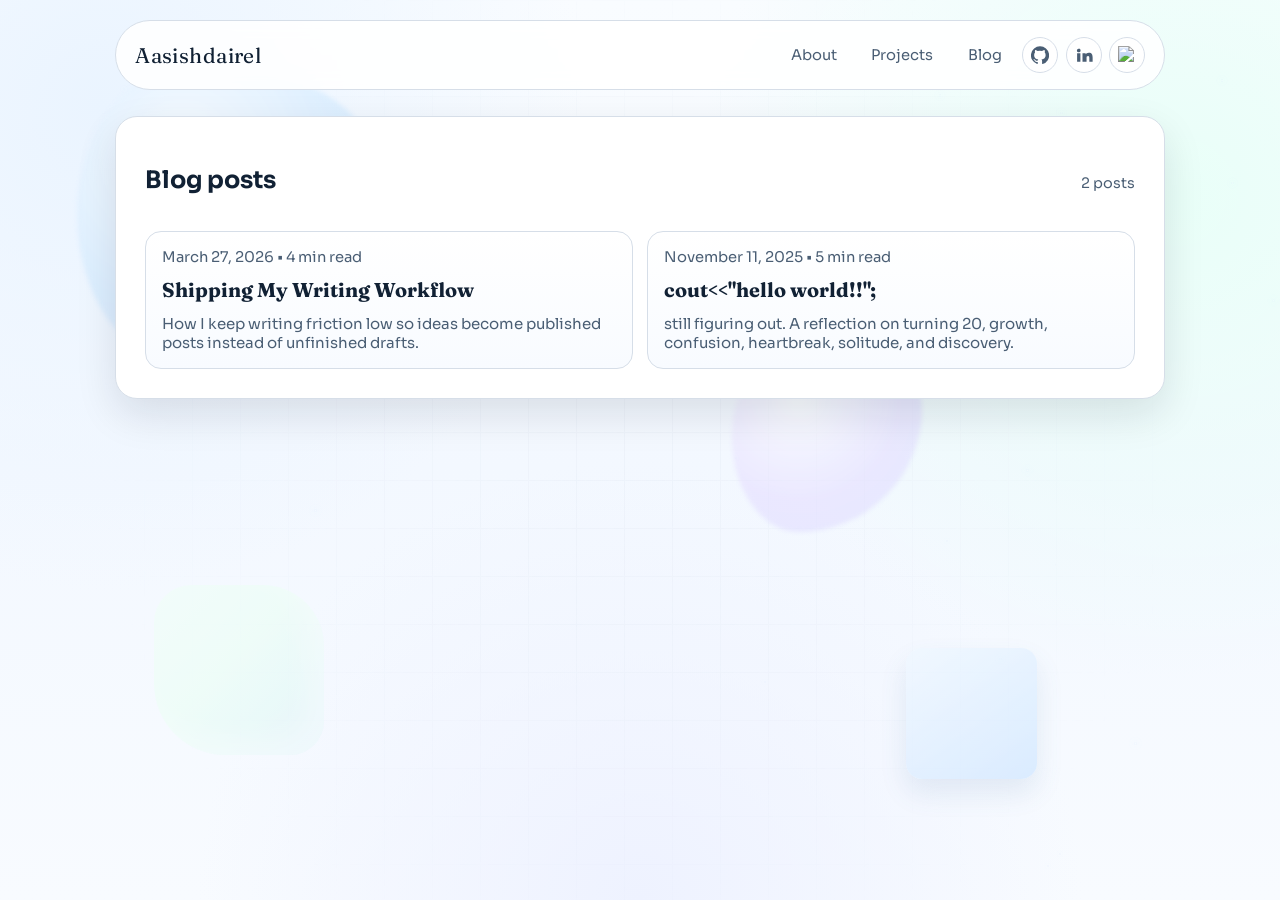
==== blog.html @ b666dc1e "Initial portfolio and blog website" ====
<!doctype html>
<html lang="en">
  <head>
    <meta charset="UTF-8" />
    <meta name="viewport" content="width=device-width, initial-scale=1.0" />
    <title>Blog | Aasishdairel</title>
    <meta
      name="description"
      content="Blog posts by Aasishdairel."
    />
    <link rel="preconnect" href="https://fonts.googleapis.com" />
    <link rel="preconnect" href="https://fonts.gstatic.com" crossorigin />
    <link
      href="https://fonts.googleapis.com/css2?family=Fraunces:opsz,wght@9..144,500;9..144,700&family=Sora:wght@400;500;600&display=swap"
      rel="stylesheet"
    />
    <link rel="icon" type="image/svg+xml" href="assets/favicon.svg" />
    <link rel="stylesheet" href="assets/styles.css" />
  </head>
  <body>
    <div class="bg-grid" aria-hidden="true"></div>

    <header class="site-header">
      <a class="brand" href="index.html">Aasishdairel</a>
      <div class="header-actions">
        <nav class="top-nav" aria-label="Main navigation">
          <a href="index.html#about">About</a>
          <a href="projects.html" target="_blank" rel="noopener noreferrer">Projects</a>
          <a href="blog.html">Blog</a>
        </nav>
        <div class="profile-links" aria-label="Social profiles">
          <a
            class="icon-link"
            href="https://github.com/AasishDairelSahayaGrinspan"
            target="_blank"
            rel="noopener noreferrer"
            aria-label="GitHub profile"
            title="GitHub"
          >
            <svg viewBox="0 0 24 24" aria-hidden="true">
              <path d="M12 0.5a12 12 0 0 0-3.8 23.4c0.6 0.1 0.8-0.3 0.8-0.6v-2.1c-3.4 0.7-4.1-1.4-4.1-1.4-0.5-1.4-1.3-1.8-1.3-1.8-1.1-0.8 0.1-0.8 0.1-0.8 1.2 0.1 1.8 1.2 1.8 1.2 1.1 1.8 2.8 1.3 3.5 1 0.1-0.8 0.4-1.3 0.7-1.6-2.7-0.3-5.5-1.3-5.5-5.9 0-1.3 0.5-2.4 1.2-3.2-0.1-0.3-0.5-1.6 0.1-3.2 0 0 1-0.3 3.3 1.2a11.3 11.3 0 0 1 6 0c2.3-1.5 3.3-1.2 3.3-1.2 0.7 1.7 0.3 2.9 0.2 3.2 0.8 0.9 1.2 2 1.2 3.2 0 4.6-2.8 5.6-5.5 5.9 0.4 0.4 0.8 1.1 0.8 2.3v3.3c0 0.3 0.2 0.7 0.8 0.6A12 12 0 0 0 12 0.5z"/>
            </svg>
          </a>
          <a
            class="icon-link"
            href="https://linkedin.com/in/aasishdairel"
            target="_blank"
            rel="noopener noreferrer"
            aria-label="LinkedIn profile"
            title="LinkedIn"
          >
            <svg viewBox="0 0 24 24" aria-hidden="true">
              <path d="M4.98 3.5A2.49 2.49 0 1 0 5 8.48 2.49 2.49 0 0 0 4.98 3.5zM2.8 9.5h4.4V21H2.8V9.5zm7.2 0h4.2v1.6h0.1c0.6-1.1 2-2.2 4.1-2.2 4.3 0 5.1 2.8 5.1 6.4V21h-4.4v-5c0-1.2 0-2.8-1.7-2.8s-2 1.3-2 2.7V21H10V9.5z"/>
            </svg>
          </a>
          <a
            class="icon-link"
            href="https://leetcode.com/u/AasishDairel/"
            target="_blank"
            rel="noopener noreferrer"
            aria-label="LeetCode profile"
            title="LeetCode"
          >
            <img src="https://cdn.simpleicons.org/leetcode/112134" alt="LeetCode logo" loading="lazy" />
          </a>
        </div>
      </div>
    </header>

    <main class="page shell">
      <section class="post-list-section reveal" aria-labelledby="latest-posts-title">
        <div class="section-title-row">
          <h1 id="latest-posts-title">Blog posts</h1>
          <span id="post-count" class="post-count"></span>
        </div>

        <div id="post-list" class="post-list" aria-live="polite"></div>
      </section>
    </main>

    <script src="assets/effects.js" defer></script>
    <script src="assets/blog.js" defer></script>
  </body>
</html>
---- assets/styles.css ----
:root {
  --bg: #ffffff;
  --bg-soft: #f7f9fc;
  --ink: #112134;
  --ink-soft: #4a5e74;
  --accent: #006d77;
  --accent-2: #f28f3b;
  --line: #d6dee8;
  --card: #ffffff;
  --shadow: 0 16px 42px rgba(9, 22, 39, 0.11);
  --radius: 22px;
}

* {
  box-sizing: border-box;
}

html,
body {
  margin: 0;
  min-height: 100%;
}

body {
  font-family: "Sora", sans-serif;
  color: var(--ink);
  background: radial-gradient(circle at 8% 12%, #eaf4ff 0%, transparent 34%),
    radial-gradient(circle at 92% 22%, #e9fff8 0%, transparent 35%),
    radial-gradient(circle at 50% 100%, #eef2ff 0%, transparent 40%),
    linear-gradient(180deg, #f9fcff 0%, #f3f8ff 52%, #f8fbff 100%);
  overflow-x: hidden;
}

.bg-grid {
  position: fixed;
  inset: 0;
  background-image: linear-gradient(var(--line) 1px, transparent 1px),
    linear-gradient(90deg, var(--line) 1px, transparent 1px);
  background-size: 48px 48px;
  opacity: 0.2;
  mask-image: radial-gradient(circle at center, black, transparent 70%);
  pointer-events: none;
  z-index: -3;
}

.bg-stars {
  position: fixed;
  inset: 0;
  pointer-events: none;
  z-index: -2;
}

.bg-star {
  position: absolute;
  width: var(--star-size);
  height: var(--star-size);
  border-radius: 50%;
  background: radial-gradient(circle, #ffffff 0%, #d8ebff 65%, transparent 100%);
  box-shadow: 0 0 6px rgba(200, 226, 255, 0.7), 0 0 10px rgba(162, 208, 255, 0.38);
  opacity: 0.2;
  animation: star-twinkle var(--star-duration) ease-in-out infinite;
  animation-delay: var(--star-delay);
}

@keyframes star-twinkle {
  0%,
  100% {
    opacity: 0.14;
    transform: scale(0.9);
  }
  50% {
    opacity: 0.85;
    transform: scale(1.5);
  }
}

.bg-3d-scene {
  position: fixed;
  inset: 0;
  pointer-events: none;
  perspective: 1200px;
  transform-style: preserve-3d;
  z-index: -1;
  transition: transform 220ms ease-out;
  will-change: transform;
}

.bg-shape {
  position: absolute;
  width: var(--shape-size);
  height: var(--shape-size);
  opacity: 0.56;
  --shape-rotation: 0deg;
  animation: shape-drift var(--shape-duration) ease-in-out infinite;
  animation-delay: var(--shape-delay);
}

.bg-orb {
  border-radius: 40% 60% 65% 35% / 50% 35% 65% 50%;
  background: radial-gradient(circle at 35% 30%, #ffffff 0%, var(--shape-color) 55%, color-mix(in srgb, var(--shape-color), #b8d7ff 30%) 100%);
  filter: blur(2px);
}

.bg-prism {
  background: linear-gradient(135deg, color-mix(in srgb, var(--shape-color), #ffffff 35%) 0%, var(--shape-color) 45%, color-mix(in srgb, var(--shape-color), #9cc3ff 22%) 100%);
  border-radius: 22% 36% 20% 42%;
  box-shadow: inset -18px -16px 28px rgba(255, 255, 255, 0.45);
  --shape-rotation: 18deg;
}

.bg-ring {
  border-radius: 50%;
  border: 20px solid color-mix(in srgb, var(--shape-color), #ffffff 22%);
  background: radial-gradient(circle, transparent 42%, color-mix(in srgb, var(--shape-color), #ffffff 55%) 58%, transparent 64%);
  opacity: 0.42;
}

.bg-diamond {
  width: calc(var(--shape-size) * 0.82);
  height: calc(var(--shape-size) * 0.82);
  --shape-rotation: 45deg;
  border-radius: 16px;
  background: linear-gradient(145deg, color-mix(in srgb, var(--shape-color), #ffffff 58%) 0%, color-mix(in srgb, var(--shape-color), #8cb9ff 26%) 100%);
  box-shadow: 0 14px 28px rgba(76, 118, 166, 0.22);
}

@keyframes shape-drift {
  0% {
    transform: translate3d(0, 0, -30px) rotate(var(--shape-rotation));
  }
  50% {
    transform: translate3d(0, -22px, 36px) rotate(calc(var(--shape-rotation) + 14deg));
  }
  100% {
    transform: translate3d(0, 0, -30px) rotate(calc(var(--shape-rotation) + 360deg));
  }
}

.cursor-ready,
.cursor-ready a,
.cursor-ready button,
.cursor-ready input,
.cursor-ready textarea,
.cursor-ready select {
  cursor: none;
}

.cursor-dot,
.cursor-ring {
  position: fixed;
  top: 0;
  left: 0;
  pointer-events: none;
  z-index: 1000;
  opacity: 0;
  transform: translate3d(-100px, -100px, 0);
  transition: opacity 180ms ease;
  will-change: transform;
}

.cursor-dot {
  width: 8px;
  height: 8px;
  border-radius: 50%;
  background: #0c2c4e;
  margin-left: -4px;
  margin-top: -4px;
}

.cursor-ring {
  width: 34px;
  height: 34px;
  border-radius: 50%;
  border: 1.5px solid color-mix(in srgb, var(--accent), #1b395c 26%);
  margin-left: -17px;
  margin-top: -17px;
  transition: opacity 180ms ease, width 180ms ease, height 180ms ease, margin 180ms ease, border-color 180ms ease;
}

.cursor-dot.is-visible,
.cursor-ring.is-visible {
  opacity: 1;
}

.cursor-ring.is-hover {
  width: 46px;
  height: 46px;
  margin-left: -23px;
  margin-top: -23px;
  border-color: color-mix(in srgb, var(--accent-2), #db7d1d 22%);
}

.site-header {
  width: min(1050px, calc(100vw - 2.5rem));
  margin: 1.25rem auto 0;
  padding: 1rem 1.2rem;
  display: flex;
  align-items: center;
  justify-content: space-between;
  border: 1px solid var(--line);
  border-radius: 999px;
  background: color-mix(in oklab, white 88%, transparent);
  backdrop-filter: blur(8px);
}

.header-actions {
  display: flex;
  align-items: center;
  gap: 0.6rem;
}

.brand {
  font-family: "Fraunces", serif;
  font-size: 1.32rem;
  text-decoration: none;
  color: var(--ink);
  letter-spacing: 0.02em;
}

.tagline,
.back-link,
.post-meta {
  color: var(--ink-soft);
  font-size: 0.92rem;
}

.top-nav {
  display: flex;
  align-items: center;
  gap: 0.85rem;
}

.top-nav a {
  text-decoration: none;
  color: var(--ink-soft);
  font-size: 0.92rem;
  padding: 0.4rem 0.6rem;
  border-radius: 999px;
  border: 1px solid transparent;
  transition: border-color 140ms ease, color 140ms ease, background-color 140ms ease;
}

.top-nav a:hover {
  color: var(--ink);
  border-color: var(--line);
  background: var(--bg-soft);
}

.profile-links {
  display: flex;
  align-items: center;
  gap: 0.45rem;
}

.icon-link {
  width: 36px;
  height: 36px;
  display: inline-flex;
  align-items: center;
  justify-content: center;
  border-radius: 999px;
  border: 1px solid var(--line);
  color: var(--ink-soft);
  background: white;
  text-decoration: none;
}

.icon-link svg {
  width: 18px;
  height: 18px;
  fill: currentColor;
}

.icon-link img {
  width: 18px;
  height: 18px;
  object-fit: contain;
}

.icon-link:hover {
  color: var(--ink);
  border-color: var(--accent);
  background: var(--bg-soft);
}

.back-link {
  text-decoration: none;
  border-bottom: 1px dashed var(--accent-2);
  padding-bottom: 0.12rem;
}

.shell {
  width: min(1050px, calc(100vw - 2.5rem));
  margin: 1.6rem auto 3rem;
}

.hero,
.post-list-section,
.post-shell {
  border: 1px solid var(--line);
  border-radius: var(--radius);
  background: var(--card);
  box-shadow: var(--shadow);
}

.hero {
  padding: clamp(1.5rem, 3vw, 2.6rem);
  position: relative;
  isolation: isolate;
  overflow: clip;
}

.hero::after {
  content: "";
  position: absolute;
  right: -120px;
  top: -110px;
  width: 340px;
  height: 340px;
  background: conic-gradient(from 145deg, #e1efff, #dff9f2, #ffe8d2, #e1efff);
  border-radius: 50%;
  opacity: 0.8;
  z-index: -1;
}

.eyebrow {
  margin: 0;
  font-size: 0.78rem;
  letter-spacing: 0.12em;
  text-transform: uppercase;
  color: var(--accent);
  font-weight: 600;
}

.hero h1 {
  font-family: "Fraunces", serif;
  margin: 0.45rem 0 0.8rem;
  font-size: clamp(1.7rem, 3vw, 3rem);
  line-height: 1.12;
  max-width: 22ch;
}

.hero p {
  margin: 0;
  max-width: 62ch;
  color: var(--ink-soft);
}

.about-note {
  margin-top: 0.8rem;
  font-weight: 500;
  color: var(--ink);
}

.hero-cta {
  margin-top: 1.2rem;
  display: inline-flex;
  text-decoration: none;
  color: white;
  background: linear-gradient(120deg, var(--accent) 0%, #00525b 100%);
  border-radius: 999px;
  padding: 0.62rem 1rem;
  font-size: 0.92rem;
  font-weight: 600;
  box-shadow: 0 8px 20px rgba(0, 109, 119, 0.22);
}

.hero-actions {
  margin-top: 1.2rem;
  display: flex;
  flex-wrap: wrap;
  gap: 0.6rem;
}

.hero-actions .hero-cta {
  margin-top: 0;
}

.hero-cta.ghost {
  color: var(--ink);
  background: white;
  border: 1px solid var(--line);
  box-shadow: none;
}

.projects-section {
  margin-top: 1.35rem;
  padding: clamp(1.1rem, 2.5vw, 1.8rem);
  border: 1px solid var(--line);
  border-radius: var(--radius);
  background: var(--card);
  box-shadow: var(--shadow);
}

.tech-stack-section {
  margin-top: 1.35rem;
  padding: clamp(1.1rem, 2.5vw, 1.8rem);
  border: 1px solid var(--line);
  border-radius: var(--radius);
  background: var(--card);
  box-shadow: var(--shadow);
}

.github-section {
  margin-top: 1.35rem;
  padding: clamp(1.1rem, 2.5vw, 1.8rem);
  border: 1px solid var(--line);
  border-radius: var(--radius);
  background: var(--card);
  box-shadow: var(--shadow);
}

.github-grid {
  margin-top: 1rem;
  display: grid;
  grid-template-columns: 1fr;
  gap: 0.95rem;
}

.github-card {
  border: 1px solid var(--line);
  border-radius: 16px;
  padding: 1rem;
  background: linear-gradient(180deg, #ffffff 0%, #f8fbff 100%);
}

.github-card-head {
  display: flex;
  justify-content: space-between;
  align-items: baseline;
  gap: 0.75rem;
}

.github-card-head h3 {
  margin: 0;
  font-family: "Fraunces", serif;
  font-size: 1.15rem;
}

.github-card-head a {
  color: var(--accent);
  font-size: 0.88rem;
  text-decoration: none;
  font-weight: 600;
}

.github-status {
  margin: 0.5rem 0 0.8rem;
  color: var(--ink-soft);
  font-size: 0.9rem;
}

.github-activity-list {
  list-style: none;
  margin: 0;
  padding: 0;
  display: grid;
  gap: 0.55rem;
}

.gh-item,
.gh-item-error {
  border: 1px solid var(--line);
  border-radius: 12px;
  background: white;
  padding: 0.65rem 0.75rem;
}

.gh-item p,
.gh-item-error {
  margin: 0;
  color: var(--ink);
  font-size: 0.9rem;
}

.gh-item a {
  display: inline-block;
  margin-top: 0.25rem;
  text-decoration: none;
  color: var(--accent);
  font-size: 0.82rem;
}

.gh-item span {
  display: block;
  margin-top: 0.18rem;
  color: var(--ink-soft);
  font-size: 0.78rem;
}

.gh-item-error {
  color: #7f2e15;
  background: #ffeee7;
}

.github-graph {
  width: 100%;
  border-radius: 12px;
  border: 1px solid var(--line);
  background: white;
  padding: 0.8rem;
  overflow-x: auto;
  display: grid;
  justify-items: center;
}

.gh-heatmap {
  display: grid;
  grid-template-rows: repeat(7, 11px);
  grid-auto-flow: column;
  grid-auto-columns: 11px;
  gap: 3px;
  width: max-content;
  margin: 0 auto;
}

.gh-day {
  width: 11px;
  height: 11px;
  border-radius: 2px;
  border: 1px solid rgba(27, 57, 92, 0.08);
}

.gh-l0 {
  background: #ebedf0;
}

.gh-l1 {
  background: #9be9a8;
}

.gh-l2 {
  background: #40c463;
}

.gh-l3 {
  background: #30a14e;
}

.gh-l4 {
  background: #216e39;
}

.stack-list {
  margin-top: 1rem;
  display: grid;
  grid-template-columns: repeat(auto-fit, minmax(140px, 1fr));
  gap: 0.65rem;
}

.stack-item {
  display: flex;
  flex-direction: column;
  align-items: center;
  justify-content: center;
  gap: 0.55rem;
  border: 1px solid var(--line);
  border-radius: 14px;
  padding: 0.85rem 0.75rem;
  font-size: 0.9rem;
  color: var(--ink);
  background: linear-gradient(180deg, #ffffff 0%, #f4f8ff 100%);
  font-weight: 500;
  text-align: center;
  min-height: 106px;
}

.stack-item img {
  width: 34px;
  height: 34px;
  object-fit: contain;
}

.stack-item span {
  line-height: 1.1;
}

.project-grid {
  margin-top: 1rem;
  display: grid;
  grid-template-columns: repeat(auto-fit, minmax(220px, 1fr));
  gap: 0.9rem;
}

.project-card {
  border: 1px solid var(--line);
  border-radius: 16px;
  padding: 1rem;
  background: linear-gradient(180deg, #ffffff 0%, #f8fbff 100%);
  display: grid;
  gap: 0.75rem;
}

.project-card h3 {
  margin: 0;
  font-family: "Fraunces", serif;
  font-size: 1.2rem;
}

.project-card p {
  margin: 0;
  font-size: 0.92rem;
  color: var(--ink-soft);
}

.project-card a {
  color: var(--accent);
  text-decoration: none;
  font-size: 0.9rem;
  font-weight: 600;
}

.github-link {
  display: inline-flex;
  align-items: center;
  gap: 0.4rem;
}

.github-link svg {
  width: 17px;
  height: 17px;
  fill: currentColor;
}

.project-card a:hover {
  color: #055961;
}

.post-list-section {
  margin-top: 1.35rem;
  padding: clamp(1.1rem, 2.5vw, 1.8rem);
}

.section-title-row {
  display: flex;
  justify-content: space-between;
  align-items: baseline;
  gap: 1rem;
}

.section-title-row h2 {
  margin: 0;
  font-family: "Fraunces", serif;
  font-size: clamp(1.2rem, 2vw, 1.8rem);
}

.post-count {
  color: var(--ink-soft);
  font-size: 0.9rem;
}

.post-list {
  margin-top: 1rem;
  display: grid;
  grid-template-columns: repeat(auto-fit, minmax(240px, 1fr));
  gap: 0.9rem;
}

.post-card {
  border: 1px solid var(--line);
  border-radius: 16px;
  padding: 1rem;
  background: linear-gradient(180deg, #ffffff 0%, #f8fbff 100%);
  text-decoration: none;
  color: inherit;
  display: grid;
  gap: 0.75rem;
  transform: translateY(8px);
  opacity: 0;
  animation: card-in 0.45s ease forwards;
}

.post-card:hover {
  border-color: var(--accent-2);
}

.post-card h3 {
  margin: 0;
  font-family: "Fraunces", serif;
  font-size: 1.25rem;
  line-height: 1.2;
}

.post-excerpt {
  margin: 0;
  color: var(--ink-soft);
  font-size: 0.94rem;
}

.post-meta {
  margin: 0;
}

.post-shell {
  padding: clamp(1.2rem, 3vw, 2.4rem);
}

.post-title {
  margin: 0.35rem 0 1rem;
  font-family: "Fraunces", serif;
  font-size: clamp(1.7rem, 4vw, 3rem);
  line-height: 1.08;
}

.post-content {
  color: var(--ink);
  line-height: 1.75;
  font-size: 1.02rem;
}

.post-content h2,
.post-content h3 {
  font-family: "Fraunces", serif;
  line-height: 1.2;
  margin-top: 1.7em;
}

.post-content code {
  background: #eef4fc;
  padding: 0.12rem 0.3rem;
  border-radius: 6px;
}

.post-content pre {
  background: #f8fbff;
  border: 1px solid var(--line);
  border-radius: 12px;
  padding: 1rem;
  overflow-x: auto;
}

.post-content blockquote {
  border-left: 4px solid var(--accent);
  margin-left: 0;
  padding-left: 0.9rem;
  color: var(--ink-soft);
}

.error-text {
  color: #8f2d0f;
  background: #ffe6dc;
  border: 1px solid #f2b7a3;
  border-radius: 12px;
  padding: 0.75rem;
}

.reveal {
  opacity: 0;
  transform: translateY(14px);
  animation: reveal 0.55s ease forwards;
}

@keyframes reveal {
  to {
    opacity: 1;
    transform: translateY(0);
  }
}

@keyframes card-in {
  to {
    opacity: 1;
    transform: translateY(0);
  }
}

@media (max-width: 760px) {
  .site-header {
    border-radius: 18px;
    padding: 0.9rem;
    flex-wrap: wrap;
    row-gap: 0.45rem;
  }

  .top-nav {
    width: 100%;
    justify-content: flex-start;
    flex-wrap: wrap;
  }

  .header-actions {
    width: 100%;
    flex-direction: column;
    align-items: flex-start;
    gap: 0.5rem;
  }

  .profile-links {
    width: 100%;
  }

  .post-list,
  .project-grid {
    grid-template-columns: 1fr;
  }

  .stack-list {
    gap: 0.55rem;
    grid-template-columns: repeat(3, minmax(0, 1fr));
  }
}
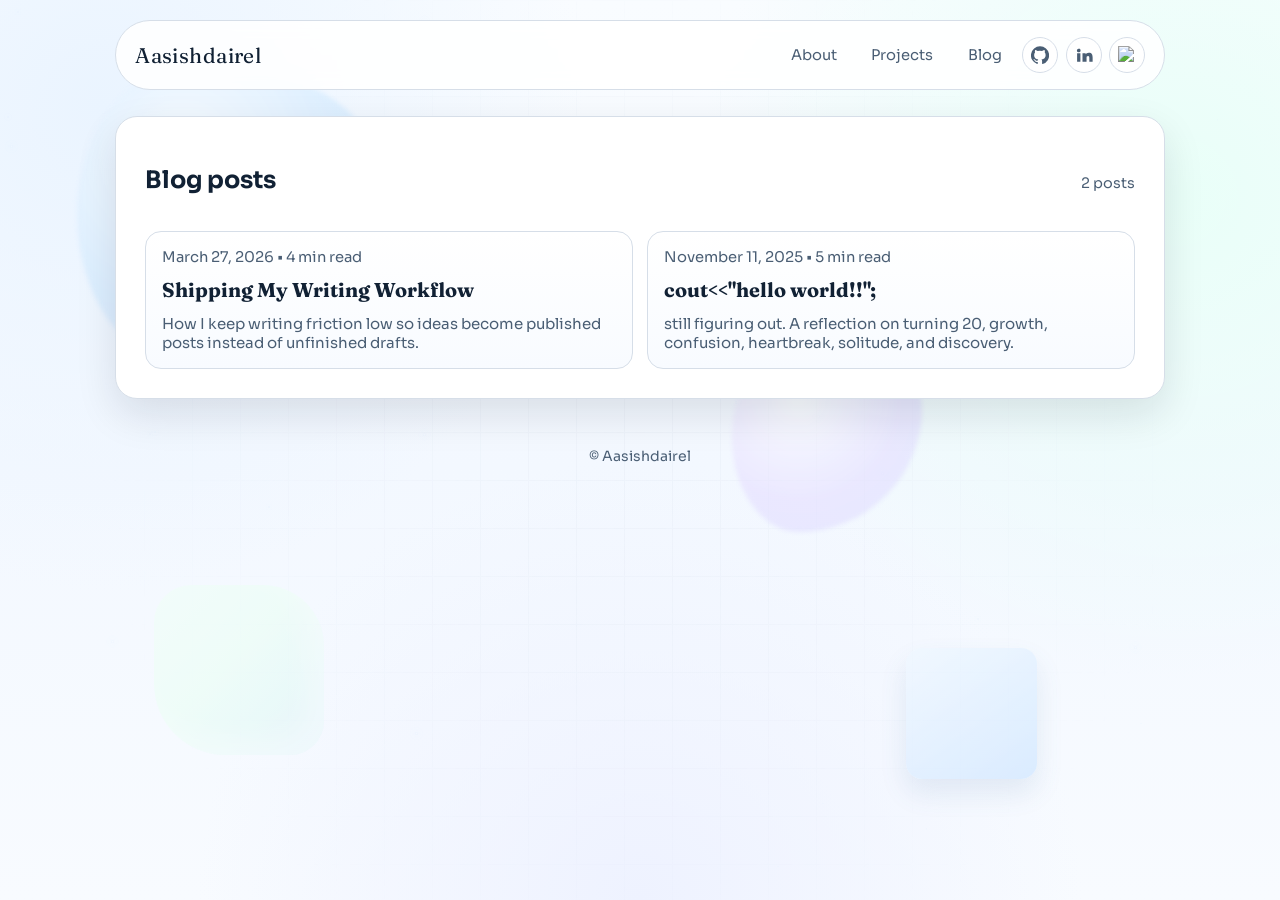
==== commit d17193f1: "Add copyright footer across pages" ====
--- a/blog.html
+++ b/blog.html
@@ -78,6 +78,8 @@
       </section>
     </main>
 
+    <footer class="site-footer shell">&copy; Aasishdairel</footer>
+
     <script src="assets/effects.js" defer></script>
     <script src="assets/blog.js" defer></script>
   </body>
--- a/assets/styles.css
+++ b/assets/styles.css
@@ -294,6 +294,14 @@
   margin: 1.6rem auto 3rem;
 }
 
+.site-footer {
+  margin-top: 0.5rem;
+  margin-bottom: 1.6rem;
+  text-align: center;
+  color: var(--ink-soft);
+  font-size: 0.88rem;
+}
+
 .hero,
 .post-list-section,
 .post-shell {
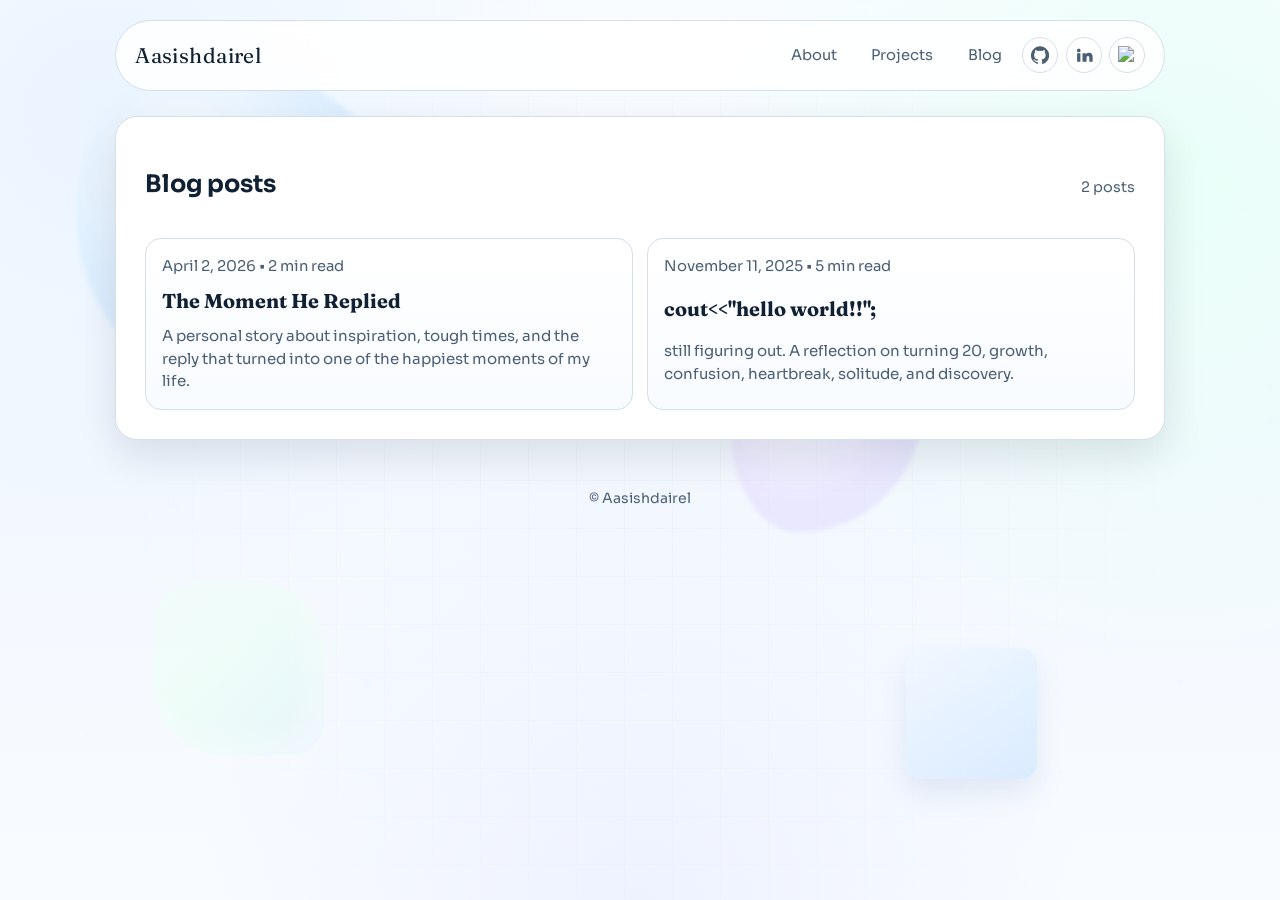
==== commit fcaa7394: "Fix navigation behavior and improve responsive layout" ====
--- a/blog.html
+++ b/blog.html
@@ -25,15 +25,13 @@
       <div class="header-actions">
         <nav class="top-nav" aria-label="Main navigation">
           <a href="index.html#about">About</a>
-          <a href="projects.html" target="_blank" rel="noopener noreferrer">Projects</a>
+          <a href="projects.html">Projects</a>
           <a href="blog.html">Blog</a>
         </nav>
         <div class="profile-links" aria-label="Social profiles">
           <a
             class="icon-link"
             href="https://github.com/AasishDairelSahayaGrinspan"
-            target="_blank"
-            rel="noopener noreferrer"
             aria-label="GitHub profile"
             title="GitHub"
           >
@@ -44,8 +42,6 @@
           <a
             class="icon-link"
             href="https://linkedin.com/in/aasishdairel"
-            target="_blank"
-            rel="noopener noreferrer"
             aria-label="LinkedIn profile"
             title="LinkedIn"
           >
@@ -56,8 +52,6 @@
           <a
             class="icon-link"
             href="https://leetcode.com/u/AasishDairel/"
-            target="_blank"
-            rel="noopener noreferrer"
             aria-label="LeetCode profile"
             title="LeetCode"
           >
--- a/assets/styles.css
+++ b/assets/styles.css
@@ -19,16 +19,29 @@
 body {
   margin: 0;
   min-height: 100%;
+  width: 100%;
+}
+
+html {
+  -webkit-text-size-adjust: 100%;
 }
 
 body {
   font-family: "Sora", sans-serif;
+  line-height: 1.5;
   color: var(--ink);
   background: radial-gradient(circle at 8% 12%, #eaf4ff 0%, transparent 34%),
     radial-gradient(circle at 92% 22%, #e9fff8 0%, transparent 35%),
     radial-gradient(circle at 50% 100%, #eef2ff 0%, transparent 40%),
     linear-gradient(180deg, #f9fcff 0%, #f3f8ff 52%, #f8fbff 100%);
   overflow-x: hidden;
+}
+
+img,
+svg,
+video,
+canvas {
+  max-width: 100%;
 }
 
 .bg-grid {
@@ -191,7 +204,7 @@
 }
 
 .site-header {
-  width: min(1050px, calc(100vw - 2.5rem));
+  width: min(1050px, calc(100vw - clamp(1rem, 4vw, 2.5rem)));
   margin: 1.25rem auto 0;
   padding: 1rem 1.2rem;
   display: flex;
@@ -207,6 +220,8 @@
   display: flex;
   align-items: center;
   gap: 0.6rem;
+  flex-wrap: wrap;
+  justify-content: flex-end;
 }
 
 .brand {
@@ -228,9 +243,12 @@
   display: flex;
   align-items: center;
   gap: 0.85rem;
+  flex-wrap: wrap;
 }
 
 .top-nav a {
+  display: inline-flex;
+  align-items: center;
   text-decoration: none;
   color: var(--ink-soft);
   font-size: 0.92rem;
@@ -250,11 +268,13 @@
   display: flex;
   align-items: center;
   gap: 0.45rem;
+  flex-wrap: wrap;
 }
 
 .icon-link {
   width: 36px;
   height: 36px;
+  flex: 0 0 auto;
   display: inline-flex;
   align-items: center;
   justify-content: center;
@@ -290,7 +310,7 @@
 }
 
 .shell {
-  width: min(1050px, calc(100vw - 2.5rem));
+  width: min(1050px, calc(100vw - clamp(1rem, 4vw, 2.5rem)));
   margin: 1.6rem auto 3rem;
 }
 
@@ -421,7 +441,7 @@
 .github-grid {
   margin-top: 1rem;
   display: grid;
-  grid-template-columns: 1fr;
+  grid-template-columns: repeat(auto-fit, minmax(280px, 1fr));
   gap: 0.95rem;
 }
 
@@ -437,6 +457,7 @@
   justify-content: space-between;
   align-items: baseline;
   gap: 0.75rem;
+  flex-wrap: wrap;
 }
 
 .github-card-head h3 {
@@ -479,6 +500,7 @@
   margin: 0;
   color: var(--ink);
   font-size: 0.9rem;
+  overflow-wrap: anywhere;
 }
 
 .gh-item a {
@@ -586,7 +608,7 @@
 .project-grid {
   margin-top: 1rem;
   display: grid;
-  grid-template-columns: repeat(auto-fit, minmax(220px, 1fr));
+  grid-template-columns: repeat(auto-fit, minmax(240px, 1fr));
   gap: 0.9rem;
 }
 
@@ -644,6 +666,7 @@
   justify-content: space-between;
   align-items: baseline;
   gap: 1rem;
+  flex-wrap: wrap;
 }
 
 .section-title-row h2 {
@@ -660,7 +683,7 @@
 .post-list {
   margin-top: 1rem;
   display: grid;
-  grid-template-columns: repeat(auto-fit, minmax(240px, 1fr));
+  grid-template-columns: repeat(auto-fit, minmax(260px, 1fr));
   gap: 0.9rem;
 }
 
@@ -676,6 +699,7 @@
   transform: translateY(8px);
   opacity: 0;
   animation: card-in 0.45s ease forwards;
+  min-width: 0;
 }
 
 .post-card:hover {
@@ -716,6 +740,15 @@
   font-size: 1.02rem;
 }
 
+.post-content img {
+  display: block;
+  max-width: 100%;
+  height: auto;
+  margin: 1.2rem auto;
+  border-radius: 16px;
+  box-shadow: 0 12px 30px rgba(9, 22, 39, 0.12);
+}
+
 .post-content h2,
 .post-content h3 {
   font-family: "Fraunces", serif;
@@ -735,6 +768,7 @@
   border-radius: 12px;
   padding: 1rem;
   overflow-x: auto;
+  -webkit-overflow-scrolling: touch;
 }
 
 .post-content blockquote {
@@ -807,3 +841,77 @@
     grid-template-columns: repeat(3, minmax(0, 1fr));
   }
 }
+
+@media (max-width: 560px) {
+  .site-header {
+    margin-top: 0.9rem;
+    padding: 0.75rem;
+  }
+
+  .brand {
+    font-size: 1.14rem;
+  }
+
+  .top-nav {
+    gap: 0.5rem;
+  }
+
+  .top-nav a {
+    font-size: 0.86rem;
+    padding: 0.36rem 0.52rem;
+  }
+
+  .icon-link {
+    width: 34px;
+    height: 34px;
+  }
+
+  .stack-list {
+    grid-template-columns: repeat(2, minmax(0, 1fr));
+  }
+
+  .post-content {
+    font-size: 0.97rem;
+  }
+}
+
+@media (max-height: 560px) and (orientation: landscape) {
+  .site-header {
+    margin-top: 0.6rem;
+    padding: 0.72rem 0.95rem;
+  }
+
+  .shell {
+    margin-top: 1rem;
+    margin-bottom: 1.5rem;
+  }
+
+  .hero,
+  .post-list-section,
+  .post-shell,
+  .projects-section,
+  .tech-stack-section,
+  .github-section {
+    padding: 1rem;
+  }
+
+  .bg-shape {
+    opacity: 0.4;
+  }
+}
+
+@media (prefers-reduced-motion: reduce) {
+  *,
+  *::before,
+  *::after {
+    animation: none !important;
+    transition: none !important;
+    scroll-behavior: auto !important;
+  }
+
+  .reveal,
+  .post-card {
+    opacity: 1;
+    transform: none;
+  }
+}
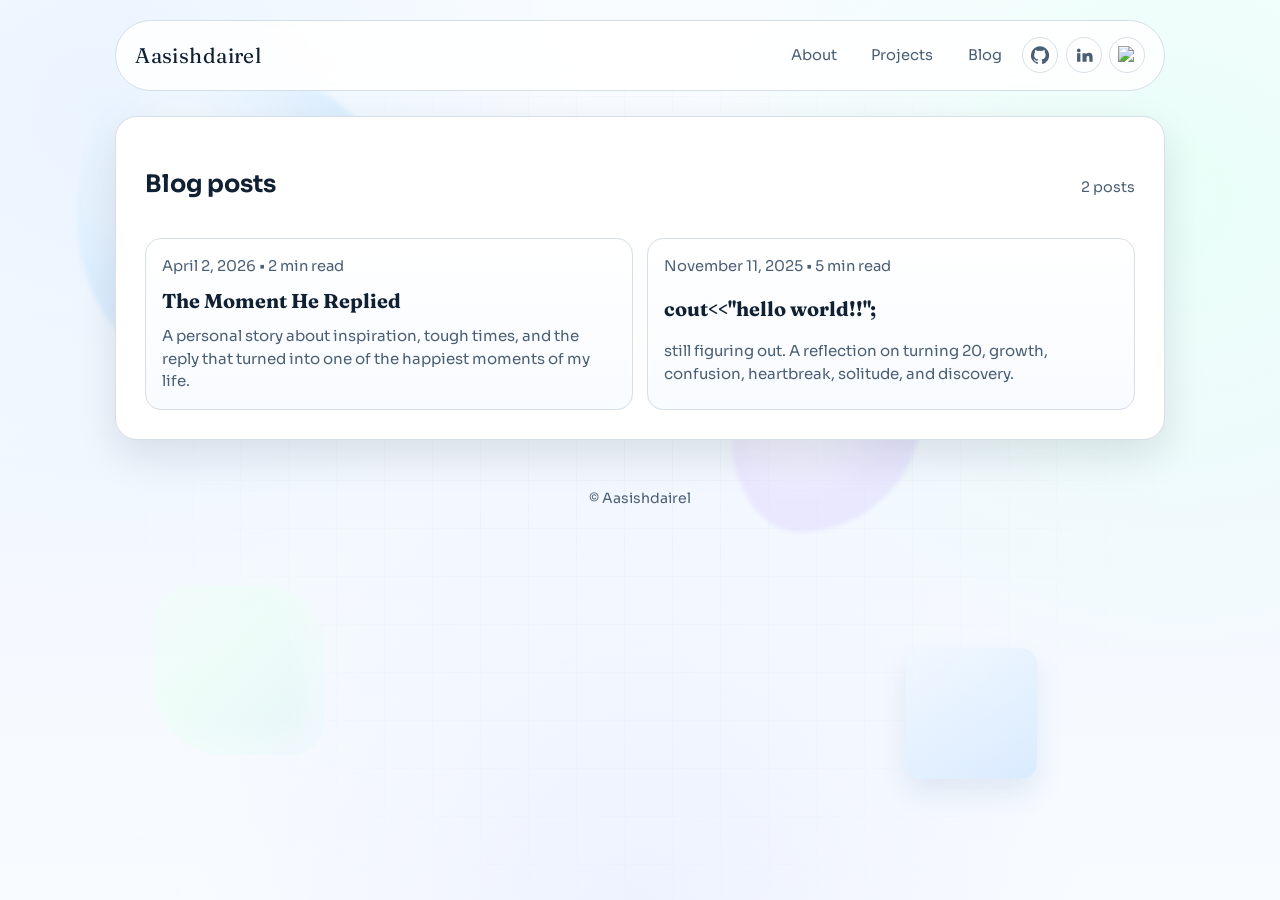
==== commit b9b086ff: "Update favicon to classic AD monogram" ====
--- a/blog.html
+++ b/blog.html
@@ -14,7 +14,7 @@
       href="https://fonts.googleapis.com/css2?family=Fraunces:opsz,wght@9..144,500;9..144,700&family=Sora:wght@400;500;600&display=swap"
       rel="stylesheet"
     />
-    <link rel="icon" type="image/svg+xml" href="assets/favicon.svg" />
+    <link rel="icon" type="image/svg+xml" href="assets/favicon.svg?v=3" />
     <link rel="stylesheet" href="assets/styles.css" />
   </head>
   <body>
--- a/assets/styles.css
+++ b/assets/styles.css
@@ -441,7 +441,7 @@
 .github-grid {
   margin-top: 1rem;
   display: grid;
-  grid-template-columns: repeat(auto-fit, minmax(280px, 1fr));
+  grid-template-columns: 1fr;
   gap: 0.95rem;
 }
 
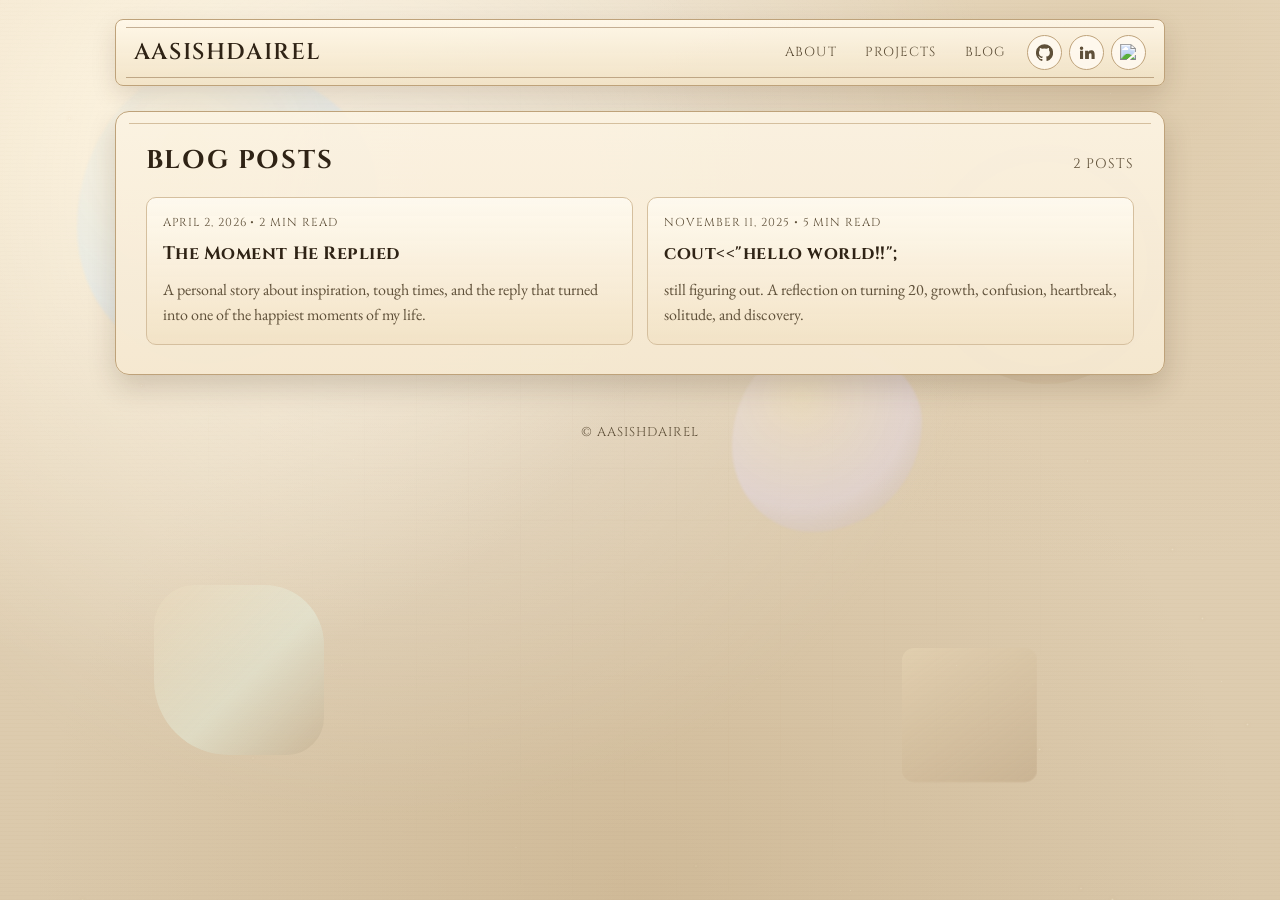
==== commit 8b45e7c2: "Rebuild site with vintage classic visual theme" ====
--- a/blog.html
+++ b/blog.html
@@ -11,7 +11,7 @@
     <link rel="preconnect" href="https://fonts.googleapis.com" />
     <link rel="preconnect" href="https://fonts.gstatic.com" crossorigin />
     <link
-      href="https://fonts.googleapis.com/css2?family=Fraunces:opsz,wght@9..144,500;9..144,700&family=Sora:wght@400;500;600&display=swap"
+      href="https://fonts.googleapis.com/css2?family=Cinzel:wght@500;600;700&family=EB+Garamond:ital,wght@0,400;0,500;0,600;1,400&display=swap"
       rel="stylesheet"
     />
     <link rel="icon" type="image/svg+xml" href="assets/favicon.svg?v=3" />
--- a/assets/styles.css
+++ b/assets/styles.css
@@ -1,14 +1,17 @@
 :root {
-  --bg: #ffffff;
-  --bg-soft: #f7f9fc;
-  --ink: #112134;
-  --ink-soft: #4a5e74;
-  --accent: #006d77;
-  --accent-2: #f28f3b;
-  --line: #d6dee8;
-  --card: #ffffff;
-  --shadow: 0 16px 42px rgba(9, 22, 39, 0.11);
-  --radius: 22px;
+  --bg: #e6d9c2;
+  --bg-soft: #f3e9d8;
+  --bg-inkwash: #d6c5a7;
+  --ink: #2f2315;
+  --ink-soft: #5f5039;
+  --accent: #6d4f2d;
+  --accent-2: #9c7641;
+  --line: #bea27a;
+  --line-soft: #d5bf9e;
+  --card: #f8efdf;
+  --card-strong: #f4e5ce;
+  --radius: 14px;
+  --shadow: 0 12px 28px rgba(61, 39, 18, 0.18);
 }
 
 * {
@@ -27,14 +30,42 @@
 }
 
 body {
-  font-family: "Sora", sans-serif;
-  line-height: 1.5;
+  position: relative;
+  overflow-x: hidden;
   color: var(--ink);
-  background: radial-gradient(circle at 8% 12%, #eaf4ff 0%, transparent 34%),
-    radial-gradient(circle at 92% 22%, #e9fff8 0%, transparent 35%),
-    radial-gradient(circle at 50% 100%, #eef2ff 0%, transparent 40%),
-    linear-gradient(180deg, #f9fcff 0%, #f3f8ff 52%, #f8fbff 100%);
-  overflow-x: hidden;
+  font-family: "EB Garamond", "Times New Roman", serif;
+  line-height: 1.56;
+  background:
+    radial-gradient(circle at 12% 14%, rgba(255, 244, 220, 0.86), transparent 40%),
+    radial-gradient(circle at 88% 9%, rgba(215, 193, 157, 0.55), transparent 35%),
+    radial-gradient(circle at 50% 100%, rgba(175, 143, 96, 0.25), transparent 55%),
+    linear-gradient(180deg, #eadcc4 0%, #e2d1b6 45%, #dac8aa 100%);
+}
+
+body::before {
+  content: "";
+  position: fixed;
+  inset: 0;
+  pointer-events: none;
+  background-image:
+    repeating-linear-gradient(
+      0deg,
+      rgba(96, 69, 34, 0.05) 0,
+      rgba(96, 69, 34, 0.05) 1px,
+      transparent 1px,
+      transparent 4px
+    );
+  opacity: 0.2;
+  z-index: -6;
+}
+
+body::after {
+  content: "";
+  position: fixed;
+  inset: 0;
+  pointer-events: none;
+  background: radial-gradient(circle at 30% 22%, rgba(255, 255, 255, 0.35), transparent 55%);
+  z-index: -5;
 }
 
 img,
@@ -47,20 +78,21 @@
 .bg-grid {
   position: fixed;
   inset: 0;
-  background-image: linear-gradient(var(--line) 1px, transparent 1px),
-    linear-gradient(90deg, var(--line) 1px, transparent 1px);
-  background-size: 48px 48px;
-  opacity: 0.2;
+  background-image:
+    linear-gradient(rgba(123, 91, 51, 0.12) 1px, transparent 1px),
+    linear-gradient(90deg, rgba(123, 91, 51, 0.12) 1px, transparent 1px);
+  background-size: 52px 52px;
+  opacity: 0.17;
   mask-image: radial-gradient(circle at center, black, transparent 70%);
   pointer-events: none;
-  z-index: -3;
+  z-index: -4;
 }
 
 .bg-stars {
   position: fixed;
   inset: 0;
   pointer-events: none;
-  z-index: -2;
+  z-index: -3;
 }
 
 .bg-star {
@@ -68,9 +100,9 @@
   width: var(--star-size);
   height: var(--star-size);
   border-radius: 50%;
-  background: radial-gradient(circle, #ffffff 0%, #d8ebff 65%, transparent 100%);
-  box-shadow: 0 0 6px rgba(200, 226, 255, 0.7), 0 0 10px rgba(162, 208, 255, 0.38);
-  opacity: 0.2;
+  background: radial-gradient(circle, rgba(255, 249, 234, 0.95) 0%, rgba(216, 188, 136, 0.3) 72%, transparent 100%);
+  box-shadow: 0 0 5px rgba(161, 122, 67, 0.3);
+  opacity: 0.28;
   animation: star-twinkle var(--star-duration) ease-in-out infinite;
   animation-delay: var(--star-delay);
 }
@@ -78,12 +110,12 @@
 @keyframes star-twinkle {
   0%,
   100% {
-    opacity: 0.14;
-    transform: scale(0.9);
+    opacity: 0.12;
+    transform: scale(0.82);
   }
   50% {
-    opacity: 0.85;
-    transform: scale(1.5);
+    opacity: 0.4;
+    transform: scale(1.28);
   }
 }
 
@@ -93,8 +125,8 @@
   pointer-events: none;
   perspective: 1200px;
   transform-style: preserve-3d;
-  z-index: -1;
-  transition: transform 220ms ease-out;
+  z-index: -2;
+  transition: transform 260ms ease-out;
   will-change: transform;
 }
 
@@ -102,50 +134,48 @@
   position: absolute;
   width: var(--shape-size);
   height: var(--shape-size);
-  opacity: 0.56;
+  opacity: 0.34;
   --shape-rotation: 0deg;
   animation: shape-drift var(--shape-duration) ease-in-out infinite;
   animation-delay: var(--shape-delay);
 }
 
 .bg-orb {
-  border-radius: 40% 60% 65% 35% / 50% 35% 65% 50%;
-  background: radial-gradient(circle at 35% 30%, #ffffff 0%, var(--shape-color) 55%, color-mix(in srgb, var(--shape-color), #b8d7ff 30%) 100%);
-  filter: blur(2px);
+  border-radius: 46% 54% 58% 42% / 55% 42% 58% 45%;
+  background: radial-gradient(circle at 36% 29%, rgba(254, 239, 205, 0.9) 0%, var(--shape-color) 60%, rgba(115, 82, 45, 0.35) 100%);
+  filter: blur(1px);
 }
 
 .bg-prism {
-  background: linear-gradient(135deg, color-mix(in srgb, var(--shape-color), #ffffff 35%) 0%, var(--shape-color) 45%, color-mix(in srgb, var(--shape-color), #9cc3ff 22%) 100%);
-  border-radius: 22% 36% 20% 42%;
-  box-shadow: inset -18px -16px 28px rgba(255, 255, 255, 0.45);
-  --shape-rotation: 18deg;
+  border-radius: 24% 35% 22% 44%;
+  background: linear-gradient(135deg, rgba(244, 223, 188, 0.78) 0%, var(--shape-color) 55%, rgba(131, 101, 65, 0.42) 100%);
+  --shape-rotation: 14deg;
 }
 
 .bg-ring {
   border-radius: 50%;
-  border: 20px solid color-mix(in srgb, var(--shape-color), #ffffff 22%);
-  background: radial-gradient(circle, transparent 42%, color-mix(in srgb, var(--shape-color), #ffffff 55%) 58%, transparent 64%);
-  opacity: 0.42;
+  border: 18px solid rgba(162, 122, 74, 0.3);
+  background: radial-gradient(circle, transparent 43%, rgba(245, 224, 191, 0.62) 58%, transparent 66%);
+  opacity: 0.3;
 }
 
 .bg-diamond {
-  width: calc(var(--shape-size) * 0.82);
-  height: calc(var(--shape-size) * 0.82);
+  width: calc(var(--shape-size) * 0.84);
+  height: calc(var(--shape-size) * 0.84);
+  border-radius: 12px;
   --shape-rotation: 45deg;
-  border-radius: 16px;
-  background: linear-gradient(145deg, color-mix(in srgb, var(--shape-color), #ffffff 58%) 0%, color-mix(in srgb, var(--shape-color), #8cb9ff 26%) 100%);
-  box-shadow: 0 14px 28px rgba(76, 118, 166, 0.22);
+  background: linear-gradient(145deg, rgba(249, 232, 198, 0.75) 0%, rgba(134, 96, 58, 0.48) 100%);
 }
 
 @keyframes shape-drift {
   0% {
-    transform: translate3d(0, 0, -30px) rotate(var(--shape-rotation));
+    transform: translate3d(0, 0, -16px) rotate(var(--shape-rotation));
   }
   50% {
-    transform: translate3d(0, -22px, 36px) rotate(calc(var(--shape-rotation) + 14deg));
+    transform: translate3d(0, -17px, 24px) rotate(calc(var(--shape-rotation) + 11deg));
   }
   100% {
-    transform: translate3d(0, 0, -30px) rotate(calc(var(--shape-rotation) + 360deg));
+    transform: translate3d(0, 0, -16px) rotate(calc(var(--shape-rotation) + 360deg));
   }
 }
 
@@ -167,27 +197,27 @@
   z-index: 1000;
   opacity: 0;
   transform: translate3d(-100px, -100px, 0);
-  transition: opacity 180ms ease;
+  transition: opacity 170ms ease;
   will-change: transform;
 }
 
 .cursor-dot {
-  width: 8px;
-  height: 8px;
+  width: 7px;
+  height: 7px;
   border-radius: 50%;
-  background: #0c2c4e;
-  margin-left: -4px;
-  margin-top: -4px;
+  background: #4d3419;
+  margin-left: -3.5px;
+  margin-top: -3.5px;
 }
 
 .cursor-ring {
-  width: 34px;
-  height: 34px;
+  width: 32px;
+  height: 32px;
   border-radius: 50%;
-  border: 1.5px solid color-mix(in srgb, var(--accent), #1b395c 26%);
-  margin-left: -17px;
-  margin-top: -17px;
-  transition: opacity 180ms ease, width 180ms ease, height 180ms ease, margin 180ms ease, border-color 180ms ease;
+  border: 1.6px solid rgba(107, 78, 42, 0.8);
+  margin-left: -16px;
+  margin-top: -16px;
+  transition: opacity 170ms ease, width 170ms ease, height 170ms ease, margin 170ms ease, border-color 170ms ease;
 }
 
 .cursor-dot.is-visible,
@@ -196,53 +226,80 @@
 }
 
 .cursor-ring.is-hover {
-  width: 46px;
-  height: 46px;
-  margin-left: -23px;
-  margin-top: -23px;
-  border-color: color-mix(in srgb, var(--accent-2), #db7d1d 22%);
+  width: 44px;
+  height: 44px;
+  margin-left: -22px;
+  margin-top: -22px;
+  border-color: rgba(159, 114, 57, 0.95);
 }
 
 .site-header {
   width: min(1050px, calc(100vw - clamp(1rem, 4vw, 2.5rem)));
-  margin: 1.25rem auto 0;
-  padding: 1rem 1.2rem;
+  margin: 1.2rem auto 0;
+  padding: 0.92rem 1.12rem;
   display: flex;
   align-items: center;
   justify-content: space-between;
+  gap: 0.9rem;
   border: 1px solid var(--line);
-  border-radius: 999px;
-  background: color-mix(in oklab, white 88%, transparent);
-  backdrop-filter: blur(8px);
+  border-radius: 8px;
+  background:
+    linear-gradient(180deg, rgba(255, 248, 233, 0.92) 0%, rgba(241, 226, 197, 0.9) 100%);
+  box-shadow: 0 10px 24px rgba(72, 46, 24, 0.15);
+  position: relative;
+  overflow: hidden;
+}
+
+.site-header::before,
+.site-header::after {
+  content: "";
+  position: absolute;
+  left: 0.65rem;
+  right: 0.65rem;
+  height: 1px;
+  background: rgba(126, 90, 49, 0.45);
+  pointer-events: none;
+}
+
+.site-header::before {
+  top: 0.45rem;
+}
+
+.site-header::after {
+  bottom: 0.45rem;
 }
 
 .header-actions {
   display: flex;
   align-items: center;
-  gap: 0.6rem;
+  gap: 0.7rem;
   flex-wrap: wrap;
   justify-content: flex-end;
 }
 
 .brand {
-  font-family: "Fraunces", serif;
-  font-size: 1.32rem;
   text-decoration: none;
   color: var(--ink);
-  letter-spacing: 0.02em;
+  font-family: "Cinzel", "Times New Roman", serif;
+  font-size: clamp(1.15rem, 2.5vw, 1.42rem);
+  letter-spacing: 0.07em;
+  text-transform: uppercase;
+  font-weight: 600;
+  position: relative;
+  z-index: 1;
 }
 
 .tagline,
 .back-link,
 .post-meta {
   color: var(--ink-soft);
-  font-size: 0.92rem;
+  font-size: 1rem;
 }
 
 .top-nav {
   display: flex;
   align-items: center;
-  gap: 0.85rem;
+  gap: 0.5rem;
   flex-wrap: wrap;
 }
 
@@ -251,17 +308,21 @@
   align-items: center;
   text-decoration: none;
   color: var(--ink-soft);
-  font-size: 0.92rem;
-  padding: 0.4rem 0.6rem;
-  border-radius: 999px;
+  font-size: 0.82rem;
+  font-family: "Cinzel", "Times New Roman", serif;
+  text-transform: uppercase;
+  letter-spacing: 0.08em;
+  padding: 0.4rem 0.58rem;
+  border-radius: 4px;
   border: 1px solid transparent;
-  transition: border-color 140ms ease, color 140ms ease, background-color 140ms ease;
-}
-
-.top-nav a:hover {
+  transition: border-color 170ms ease, color 170ms ease, background-color 170ms ease;
+}
+
+.top-nav a:hover,
+.top-nav a:focus-visible {
   color: var(--ink);
   border-color: var(--line);
-  background: var(--bg-soft);
+  background: rgba(255, 252, 243, 0.7);
 }
 
 .profile-links {
@@ -272,68 +333,97 @@
 }
 
 .icon-link {
-  width: 36px;
-  height: 36px;
+  width: 35px;
+  height: 35px;
   flex: 0 0 auto;
   display: inline-flex;
   align-items: center;
   justify-content: center;
-  border-radius: 999px;
+  border-radius: 50%;
   border: 1px solid var(--line);
   color: var(--ink-soft);
-  background: white;
+  background: rgba(255, 250, 241, 0.86);
   text-decoration: none;
+  transition: border-color 170ms ease, color 170ms ease, transform 170ms ease, background-color 170ms ease;
 }
 
 .icon-link svg {
-  width: 18px;
-  height: 18px;
+  width: 17px;
+  height: 17px;
   fill: currentColor;
 }
 
 .icon-link img {
-  width: 18px;
-  height: 18px;
+  width: 17px;
+  height: 17px;
   object-fit: contain;
 }
 
-.icon-link:hover {
-  color: var(--ink);
-  border-color: var(--accent);
-  background: var(--bg-soft);
+.icon-link:hover,
+.icon-link:focus-visible {
+  color: var(--accent);
+  border-color: var(--accent-2);
+  background: #fff8ea;
+  transform: translateY(-1px);
 }
 
 .back-link {
   text-decoration: none;
+  font-family: "Cinzel", "Times New Roman", serif;
+  font-size: 0.78rem;
+  text-transform: uppercase;
+  letter-spacing: 0.09em;
   border-bottom: 1px dashed var(--accent-2);
-  padding-bottom: 0.12rem;
+  padding-bottom: 0.1rem;
 }
 
 .shell {
   width: min(1050px, calc(100vw - clamp(1rem, 4vw, 2.5rem)));
-  margin: 1.6rem auto 3rem;
+  margin: 1.55rem auto 3rem;
 }
 
 .site-footer {
   margin-top: 0.5rem;
-  margin-bottom: 1.6rem;
+  margin-bottom: 1.5rem;
   text-align: center;
   color: var(--ink-soft);
-  font-size: 0.88rem;
+  font-family: "Cinzel", "Times New Roman", serif;
+  font-size: 0.8rem;
+  letter-spacing: 0.08em;
+  text-transform: uppercase;
 }
 
 .hero,
 .post-list-section,
-.post-shell {
+.post-shell,
+.projects-section,
+.tech-stack-section,
+.github-section {
   border: 1px solid var(--line);
   border-radius: var(--radius);
-  background: var(--card);
+  background:
+    linear-gradient(180deg, rgba(251, 242, 225, 0.95) 0%, rgba(245, 232, 208, 0.95) 100%);
   box-shadow: var(--shadow);
+  position: relative;
+}
+
+.hero::before,
+.post-list-section::before,
+.post-shell::before,
+.projects-section::before,
+.tech-stack-section::before,
+.github-section::before {
+  content: "";
+  position: absolute;
+  left: 0.8rem;
+  right: 0.8rem;
+  top: 0.7rem;
+  border-top: 1px solid var(--line-soft);
+  pointer-events: none;
 }
 
 .hero {
   padding: clamp(1.5rem, 3vw, 2.6rem);
-  position: relative;
   isolation: isolate;
   overflow: clip;
 }
@@ -343,99 +433,100 @@
   position: absolute;
   right: -120px;
   top: -110px;
-  width: 340px;
-  height: 340px;
-  background: conic-gradient(from 145deg, #e1efff, #dff9f2, #ffe8d2, #e1efff);
+  width: 350px;
+  height: 350px;
   border-radius: 50%;
-  opacity: 0.8;
+  background: radial-gradient(circle, rgba(171, 127, 69, 0.27) 0%, rgba(171, 127, 69, 0.08) 50%, transparent 72%);
   z-index: -1;
 }
 
 .eyebrow {
   margin: 0;
-  font-size: 0.78rem;
-  letter-spacing: 0.12em;
+  font-size: 0.75rem;
+  letter-spacing: 0.15em;
   text-transform: uppercase;
   color: var(--accent);
+  font-family: "Cinzel", "Times New Roman", serif;
   font-weight: 600;
 }
 
 .hero h1 {
-  font-family: "Fraunces", serif;
   margin: 0.45rem 0 0.8rem;
-  font-size: clamp(1.7rem, 3vw, 3rem);
-  line-height: 1.12;
   max-width: 22ch;
+  font-family: "Cinzel", "Times New Roman", serif;
+  font-size: clamp(1.75rem, 3vw, 3rem);
+  line-height: 1.14;
+  letter-spacing: 0.01em;
 }
 
 .hero p {
   margin: 0;
-  max-width: 62ch;
+  max-width: 64ch;
   color: var(--ink-soft);
+  font-size: 1.12rem;
 }
 
 .about-note {
   margin-top: 0.8rem;
-  font-weight: 500;
+  font-style: italic;
   color: var(--ink);
+}
+
+.hero-actions {
+  margin-top: 1.25rem;
+  display: flex;
+  flex-wrap: wrap;
+  gap: 0.65rem;
 }
 
 .hero-cta {
   margin-top: 1.2rem;
   display: inline-flex;
   text-decoration: none;
-  color: white;
-  background: linear-gradient(120deg, var(--accent) 0%, #00525b 100%);
-  border-radius: 999px;
-  padding: 0.62rem 1rem;
-  font-size: 0.92rem;
+  align-items: center;
+  justify-content: center;
+  color: #fff7eb;
+  font-family: "Cinzel", "Times New Roman", serif;
+  text-transform: uppercase;
+  letter-spacing: 0.08em;
+  font-size: 0.75rem;
   font-weight: 600;
-  box-shadow: 0 8px 20px rgba(0, 109, 119, 0.22);
-}
-
-.hero-actions {
-  margin-top: 1.2rem;
-  display: flex;
-  flex-wrap: wrap;
-  gap: 0.6rem;
+  border-radius: 6px;
+  border: 1px solid #4e361d;
+  background: linear-gradient(180deg, #7b5832 0%, #5f4324 100%);
+  padding: 0.62rem 0.98rem;
+  box-shadow: 0 6px 12px rgba(74, 50, 27, 0.24);
+  transition: transform 180ms ease, box-shadow 180ms ease, background-color 180ms ease;
 }
 
 .hero-actions .hero-cta {
   margin-top: 0;
 }
 
+.hero-cta:hover,
+.hero-cta:focus-visible {
+  transform: translateY(-1px);
+  box-shadow: 0 10px 16px rgba(74, 50, 27, 0.26);
+}
+
 .hero-cta.ghost {
   color: var(--ink);
-  background: white;
+  background: rgba(255, 249, 238, 0.84);
   border: 1px solid var(--line);
   box-shadow: none;
 }
 
-.projects-section {
+.hero-cta.ghost:hover,
+.hero-cta.ghost:focus-visible {
+  background: rgba(255, 252, 245, 0.96);
+}
+
+.projects-section,
+.tech-stack-section,
+.github-section,
+.post-list-section {
   margin-top: 1.35rem;
-  padding: clamp(1.1rem, 2.5vw, 1.8rem);
-  border: 1px solid var(--line);
-  border-radius: var(--radius);
-  background: var(--card);
-  box-shadow: var(--shadow);
-}
-
-.tech-stack-section {
-  margin-top: 1.35rem;
-  padding: clamp(1.1rem, 2.5vw, 1.8rem);
-  border: 1px solid var(--line);
-  border-radius: var(--radius);
-  background: var(--card);
-  box-shadow: var(--shadow);
-}
-
-.github-section {
-  margin-top: 1.35rem;
-  padding: clamp(1.1rem, 2.5vw, 1.8rem);
-  border: 1px solid var(--line);
-  border-radius: var(--radius);
-  background: var(--card);
-  box-shadow: var(--shadow);
+  padding: clamp(1.12rem, 2.5vw, 1.85rem);
 }
 
 .github-grid {
@@ -447,9 +538,9 @@
 
 .github-card {
   border: 1px solid var(--line);
-  border-radius: 16px;
+  border-radius: 11px;
   padding: 1rem;
-  background: linear-gradient(180deg, #ffffff 0%, #f8fbff 100%);
+  background: linear-gradient(180deg, rgba(254, 248, 236, 0.95) 0%, rgba(244, 229, 202, 0.95) 100%);
 }
 
 .github-card-head {
@@ -462,21 +553,25 @@
 
 .github-card-head h3 {
   margin: 0;
-  font-family: "Fraunces", serif;
-  font-size: 1.15rem;
+  font-family: "Cinzel", "Times New Roman", serif;
+  font-size: 1rem;
+  text-transform: uppercase;
+  letter-spacing: 0.06em;
 }
 
 .github-card-head a {
   color: var(--accent);
-  font-size: 0.88rem;
+  font-size: 0.77rem;
   text-decoration: none;
-  font-weight: 600;
+  font-family: "Cinzel", "Times New Roman", serif;
+  letter-spacing: 0.06em;
+  text-transform: uppercase;
 }
 
 .github-status {
   margin: 0.5rem 0 0.8rem;
   color: var(--ink-soft);
-  font-size: 0.9rem;
+  font-size: 1.02rem;
 }
 
 .github-activity-list {
@@ -484,22 +579,22 @@
   margin: 0;
   padding: 0;
   display: grid;
-  gap: 0.55rem;
+  gap: 0.6rem;
 }
 
 .gh-item,
 .gh-item-error {
-  border: 1px solid var(--line);
-  border-radius: 12px;
-  background: white;
-  padding: 0.65rem 0.75rem;
+  border: 1px solid var(--line-soft);
+  border-radius: 8px;
+  background: rgba(255, 248, 235, 0.86);
+  padding: 0.66rem 0.78rem;
 }
 
 .gh-item p,
 .gh-item-error {
   margin: 0;
   color: var(--ink);
-  font-size: 0.9rem;
+  font-size: 0.98rem;
   overflow-wrap: anywhere;
 }
 
@@ -508,27 +603,29 @@
   margin-top: 0.25rem;
   text-decoration: none;
   color: var(--accent);
-  font-size: 0.82rem;
+  font-size: 0.85rem;
+  font-family: "Cinzel", "Times New Roman", serif;
+  letter-spacing: 0.04em;
 }
 
 .gh-item span {
   display: block;
-  margin-top: 0.18rem;
+  margin-top: 0.2rem;
   color: var(--ink-soft);
-  font-size: 0.78rem;
+  font-size: 0.83rem;
 }
 
 .gh-item-error {
-  color: #7f2e15;
-  background: #ffeee7;
+  color: #6f2e17;
+  background: #f8e1d6;
 }
 
 .github-graph {
   width: 100%;
-  border-radius: 12px;
-  border: 1px solid var(--line);
-  background: white;
-  padding: 0.8rem;
+  border-radius: 8px;
+  border: 1px solid var(--line-soft);
+  background: rgba(255, 249, 236, 0.82);
+  padding: 0.84rem;
   overflow-x: auto;
   display: grid;
   justify-items: center;
@@ -548,34 +645,34 @@
   width: 11px;
   height: 11px;
   border-radius: 2px;
-  border: 1px solid rgba(27, 57, 92, 0.08);
+  border: 1px solid rgba(92, 62, 30, 0.12);
 }
 
 .gh-l0 {
-  background: #ebedf0;
+  background: #ede1c8;
 }
 
 .gh-l1 {
-  background: #9be9a8;
+  background: #d8be8f;
 }
 
 .gh-l2 {
-  background: #40c463;
+  background: #bf955f;
 }
 
 .gh-l3 {
-  background: #30a14e;
+  background: #9c7641;
 }
 
 .gh-l4 {
-  background: #216e39;
+  background: #6b4d2b;
 }
 
 .stack-list {
   margin-top: 1rem;
   display: grid;
   grid-template-columns: repeat(auto-fit, minmax(140px, 1fr));
-  gap: 0.65rem;
+  gap: 0.66rem;
 }
 
 .stack-item {
@@ -584,20 +681,19 @@
   align-items: center;
   justify-content: center;
   gap: 0.55rem;
-  border: 1px solid var(--line);
-  border-radius: 14px;
-  padding: 0.85rem 0.75rem;
-  font-size: 0.9rem;
+  border: 1px solid var(--line-soft);
+  border-radius: 10px;
+  padding: 0.88rem 0.78rem;
+  font-size: 1rem;
   color: var(--ink);
-  background: linear-gradient(180deg, #ffffff 0%, #f4f8ff 100%);
-  font-weight: 500;
+  background: linear-gradient(180deg, rgba(255, 250, 237, 0.96) 0%, rgba(244, 229, 201, 0.9) 100%);
   text-align: center;
   min-height: 106px;
 }
 
 .stack-item img {
-  width: 34px;
-  height: 34px;
+  width: 33px;
+  height: 33px;
   object-fit: contain;
 }
 
@@ -613,37 +709,41 @@
 }
 
 .project-card {
-  border: 1px solid var(--line);
-  border-radius: 16px;
+  border: 1px solid var(--line-soft);
+  border-radius: 10px;
   padding: 1rem;
-  background: linear-gradient(180deg, #ffffff 0%, #f8fbff 100%);
+  background: linear-gradient(180deg, rgba(255, 250, 237, 0.96) 0%, rgba(244, 228, 200, 0.9) 100%);
   display: grid;
   gap: 0.75rem;
 }
 
 .project-card h3 {
   margin: 0;
-  font-family: "Fraunces", serif;
-  font-size: 1.2rem;
+  font-family: "Cinzel", "Times New Roman", serif;
+  font-size: 1.08rem;
+  text-transform: uppercase;
+  letter-spacing: 0.05em;
 }
 
 .project-card p {
   margin: 0;
-  font-size: 0.92rem;
+  font-size: 1.02rem;
   color: var(--ink-soft);
 }
 
 .project-card a {
   color: var(--accent);
   text-decoration: none;
-  font-size: 0.9rem;
-  font-weight: 600;
+  font-size: 0.8rem;
+  font-family: "Cinzel", "Times New Roman", serif;
+  letter-spacing: 0.06em;
+  text-transform: uppercase;
 }
 
 .github-link {
   display: inline-flex;
   align-items: center;
-  gap: 0.4rem;
+  gap: 0.42rem;
 }
 
 .github-link svg {
@@ -652,13 +752,9 @@
   fill: currentColor;
 }
 
-.project-card a:hover {
-  color: #055961;
-}
-
-.post-list-section {
-  margin-top: 1.35rem;
-  padding: clamp(1.1rem, 2.5vw, 1.8rem);
+.project-card a:hover,
+.project-card a:focus-visible {
+  color: #4e3518;
 }
 
 .section-title-row {
@@ -669,15 +765,21 @@
   flex-wrap: wrap;
 }
 
+.section-title-row h1,
 .section-title-row h2 {
   margin: 0;
-  font-family: "Fraunces", serif;
-  font-size: clamp(1.2rem, 2vw, 1.8rem);
+  font-family: "Cinzel", "Times New Roman", serif;
+  font-size: clamp(1.1rem, 2vw, 1.65rem);
+  text-transform: uppercase;
+  letter-spacing: 0.07em;
 }
 
 .post-count {
   color: var(--ink-soft);
-  font-size: 0.9rem;
+  font-size: 0.86rem;
+  font-family: "Cinzel", "Times New Roman", serif;
+  text-transform: uppercase;
+  letter-spacing: 0.08em;
 }
 
 .post-list {
@@ -688,10 +790,10 @@
 }
 
 .post-card {
-  border: 1px solid var(--line);
-  border-radius: 16px;
+  border: 1px solid var(--line-soft);
+  border-radius: 10px;
   padding: 1rem;
-  background: linear-gradient(180deg, #ffffff 0%, #f8fbff 100%);
+  background: linear-gradient(180deg, rgba(255, 250, 239, 0.97) 0%, rgba(242, 226, 197, 0.92) 100%);
   text-decoration: none;
   color: inherit;
   display: grid;
@@ -702,25 +804,32 @@
   min-width: 0;
 }
 
-.post-card:hover {
+.post-card:hover,
+.post-card:focus-visible {
   border-color: var(--accent-2);
+  box-shadow: 0 8px 18px rgba(76, 51, 26, 0.16);
 }
 
 .post-card h3 {
   margin: 0;
-  font-family: "Fraunces", serif;
-  font-size: 1.25rem;
+  font-family: "Cinzel", "Times New Roman", serif;
+  font-size: 1.12rem;
   line-height: 1.2;
+  letter-spacing: 0.03em;
 }
 
 .post-excerpt {
   margin: 0;
   color: var(--ink-soft);
-  font-size: 0.94rem;
+  font-size: 1rem;
 }
 
 .post-meta {
   margin: 0;
+  font-family: "Cinzel", "Times New Roman", serif;
+  text-transform: uppercase;
+  letter-spacing: 0.08em;
+  font-size: 0.72rem;
 }
 
 .post-shell {
@@ -729,15 +838,16 @@
 
 .post-title {
   margin: 0.35rem 0 1rem;
-  font-family: "Fraunces", serif;
+  font-family: "Cinzel", "Times New Roman", serif;
   font-size: clamp(1.7rem, 4vw, 3rem);
-  line-height: 1.08;
+  line-height: 1.12;
+  letter-spacing: 0.02em;
 }
 
 .post-content {
   color: var(--ink);
   line-height: 1.75;
-  font-size: 1.02rem;
+  font-size: 1.15rem;
 }
 
 .post-content img {
@@ -745,27 +855,32 @@
   max-width: 100%;
   height: auto;
   margin: 1.2rem auto;
-  border-radius: 16px;
-  box-shadow: 0 12px 30px rgba(9, 22, 39, 0.12);
+  border-radius: 10px;
+  border: 1px solid var(--line-soft);
+  box-shadow: 0 12px 30px rgba(61, 39, 18, 0.14);
 }
 
 .post-content h2,
 .post-content h3 {
-  font-family: "Fraunces", serif;
+  font-family: "Cinzel", "Times New Roman", serif;
   line-height: 1.2;
-  margin-top: 1.7em;
+  margin-top: 1.72em;
+}
+
+.post-content a {
+  color: var(--accent);
 }
 
 .post-content code {
-  background: #eef4fc;
-  padding: 0.12rem 0.3rem;
-  border-radius: 6px;
+  background: rgba(203, 172, 122, 0.23);
+  padding: 0.12rem 0.31rem;
+  border-radius: 5px;
 }
 
 .post-content pre {
-  background: #f8fbff;
-  border: 1px solid var(--line);
-  border-radius: 12px;
+  background: rgba(255, 248, 235, 0.82);
+  border: 1px solid var(--line-soft);
+  border-radius: 10px;
   padding: 1rem;
   overflow-x: auto;
   -webkit-overflow-scrolling: touch;
@@ -776,13 +891,14 @@
   margin-left: 0;
   padding-left: 0.9rem;
   color: var(--ink-soft);
+  font-style: italic;
 }
 
 .error-text {
-  color: #8f2d0f;
-  background: #ffe6dc;
-  border: 1px solid #f2b7a3;
-  border-radius: 12px;
+  color: #6f2e17;
+  background: #f4d9cb;
+  border: 1px solid #dcac92;
+  border-radius: 9px;
   padding: 0.75rem;
 }
 
@@ -806,10 +922,17 @@
   }
 }
 
+a:focus-visible,
+button:focus-visible,
+[role="button"]:focus-visible {
+  outline: 2px solid rgba(113, 78, 37, 0.88);
+  outline-offset: 2px;
+}
+
 @media (max-width: 760px) {
   .site-header {
-    border-radius: 18px;
-    padding: 0.9rem;
+    border-radius: 10px;
+    padding: 0.85rem;
     flex-wrap: wrap;
     row-gap: 0.45rem;
   }
@@ -845,25 +968,25 @@
 @media (max-width: 560px) {
   .site-header {
     margin-top: 0.9rem;
-    padding: 0.75rem;
+    padding: 0.74rem;
   }
 
   .brand {
-    font-size: 1.14rem;
+    font-size: 1.08rem;
   }
 
   .top-nav {
-    gap: 0.5rem;
+    gap: 0.45rem;
   }
 
   .top-nav a {
-    font-size: 0.86rem;
-    padding: 0.36rem 0.52rem;
+    font-size: 0.74rem;
+    padding: 0.35rem 0.48rem;
   }
 
   .icon-link {
-    width: 34px;
-    height: 34px;
+    width: 33px;
+    height: 33px;
   }
 
   .stack-list {
@@ -871,7 +994,7 @@
   }
 
   .post-content {
-    font-size: 0.97rem;
+    font-size: 1.06rem;
   }
 }
 
@@ -896,7 +1019,7 @@
   }
 
   .bg-shape {
-    opacity: 0.4;
+    opacity: 0.25;
   }
 }
 
